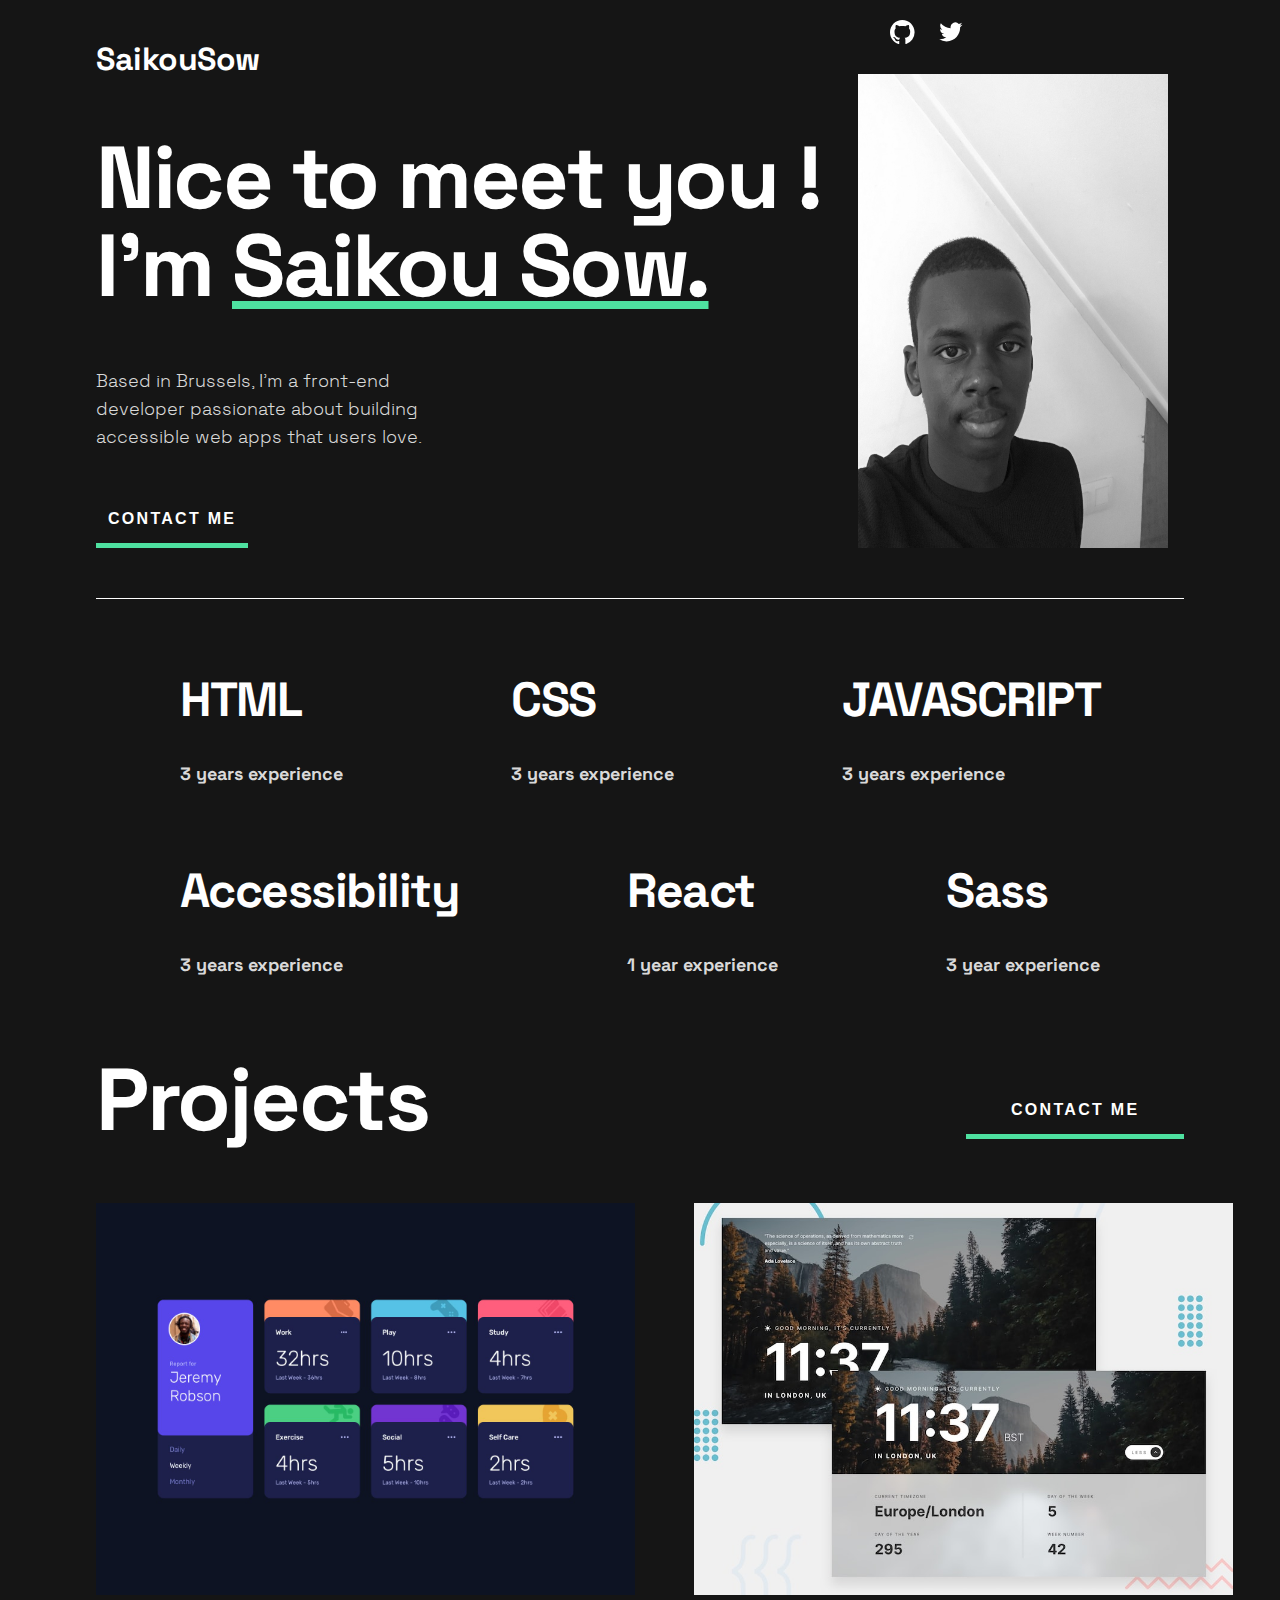
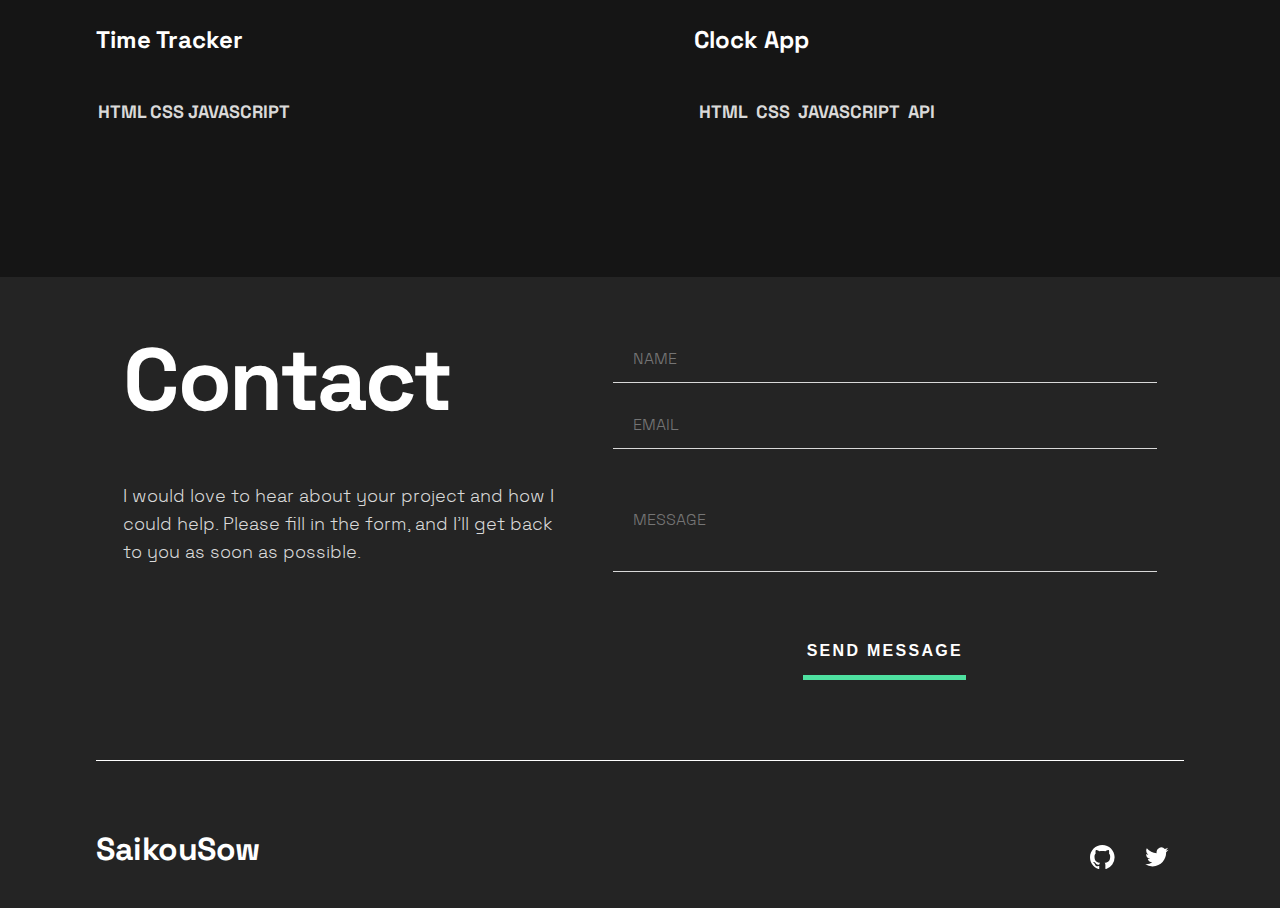
==== index.html @ 567f21fe "Full HTML and CSS no effetcs and no Responsive" ====
<!DOCTYPE html>
<html lang="en">
<head>
  <meta charset="UTF-8">
  <meta name="viewport" content="width=device-width, initial-scale=1.0">
  <link rel="stylesheet" href="./src/style.css">
  <link rel="icon" type="image/png" sizes="32x32" href="./assets/images/samo.png">
  
  <title>Saikou Sow</title>
</head>
<body>
  <div class="container">
    <div class="container-top">
      <div class="container-top-left">
        <h4>SaikouSow</h4>
        <h1>Nice to meet you !<br> I'm <span id="name">Saikou Sow.</span></h1>
        <p>Based in Brussels, I’m a front-end developer passionate about building accessible web apps that users love.</p>
        <div class="contactme">
        <button id="btncontact">CONTACT ME</button>
        <div class="underline-green">
        </div>
      </div>
      </div>
      <div class="container-top-right">
        <div class="medias">
          <a href="https://github.com/sow-coding" target="_blank"><svg id="github" xmlns="http://www.w3.org/2000/svg" width="25" height="24"><path fill="#FFF" fill-rule="evenodd" d="M12.304 0C5.506 0 0 5.506 0 12.304c0 5.444 3.522 10.042 8.413 11.672.615.108.845-.261.845-.584 0-.292-.015-1.261-.015-2.291-3.091.569-3.891-.754-4.137-1.446-.138-.354-.738-1.446-1.261-1.738-.43-.23-1.046-.8-.016-.815.97-.015 1.661.892 1.892 1.261 1.107 1.86 2.876 1.338 3.584 1.015.107-.8.43-1.338.784-1.646-2.738-.307-5.598-1.368-5.598-6.074 0-1.338.477-2.446 1.26-3.307-.122-.308-.553-1.569.124-3.26 0 0 1.03-.323 3.383 1.26.985-.276 2.03-.415 3.076-.415 1.046 0 2.092.139 3.076.416 2.353-1.6 3.384-1.261 3.384-1.261.676 1.691.246 2.952.123 3.26.784.861 1.26 1.953 1.26 3.307 0 4.721-2.875 5.767-5.613 6.074.446.385.83 1.123.83 2.277 0 1.645-.015 2.968-.015 3.383 0 .323.231.708.846.584a12.324 12.324 0 0 0 8.382-11.672C24.607 5.506 19.101 0 12.304 0Z"/></svg></a>
          <a href="https://twitter.com/sow4work" target="_blank"><svg id="twitter" xmlns="http://www.w3.org/2000/svg" width="24" height="20"><path fill="#FFF" d="M23.492 2.705a9.563 9.563 0 0 1-2.742.751 4.788 4.788 0 0 0 2.1-2.643 9.536 9.536 0 0 1-3.033 1.159 4.778 4.778 0 0 0-8.14 4.357 13.564 13.564 0 0 1-9.844-4.99 4.774 4.774 0 0 0-.646 2.4 4.778 4.778 0 0 0 2.124 3.977 4.765 4.765 0 0 1-2.163-.598v.061a4.778 4.778 0 0 0 3.832 4.684 4.812 4.812 0 0 1-2.158.082 4.78 4.78 0 0 0 4.462 3.316 9.584 9.584 0 0 1-5.932 2.045c-.38 0-.762-.022-1.14-.067a13.508 13.508 0 0 0 7.32 2.146c8.787 0 13.59-7.277 13.59-13.589 0-.205-.004-.412-.013-.617a9.71 9.71 0 0 0 2.381-2.471l.002-.003Z"/></svg></a>
          
        </div>
        <img src="./assets/images/PDP PRO 2 noir et blanc.jpg" alt="Photo de Saikou Sow" id="pdp">
      </div>

    </div>
    <div class="container-mid">
      <div class="row"></div>
      <div class="container-mid-top">
        <div class="1">
          <h1>HTML</h1>
          <p>3 years experience</p>
        </div>
        <div class="2">
          <h1>CSS</h1>
          <p>3 years experience</p>
        </div>
        <div class="3">
          <h1>JAVASCRIPT</h1>
          <p>3 years experience</p>
        </div>
      </div>
      <div class="container-mid-bottom">
        <div class="4">
          <h1>Accessibility</h1>
          <p>3 years experience</p>
        </div>
        <div class="5">
          <h1>React</h1>
          <p>1 year experience</p>
        </div>
        <div class="6">
          <h1>Sass</h1>
          <p>3 year experience</p>
        </div>
      </div>
    </div>

    <div class="projects">
      <div class="projects-top">
        <h1 id="projects-title">Projects</h1>
        <div class="contactme">
          <button id="btncontact">CONTACT ME</button>
          <div class="underline-green"></div>
      </div>  
      </div>
      <div class="projects-mid">
        <div class="projects-mid-top">
          <div class="un">
            <img src="./assets/images/desktop-design.jpg" alt="" id="img-un">
            <div class="un-bottom">
              <h3 id="un-title">Time Tracker</h3>
            <div class="stack-un">
              <p>HTML</p>
              <p>CSS</p>
              <p>JAVASCRIPT</p>
            </div>
          </div>
          </div>
          <div class="deux">
            <img src="./assets/images/preview-clcokapp.jpg" alt="" id="img-deux">
            <div class="deux-bottom">
              <h3 id="deux-title">Clock App</h3>
            <div class="stack-deux">
              <p>HTML</p>
              <p>CSS</p>
              <p>JAVASCRIPT</p>
              <p>API</p>
            </div>
          </div>
          </div>
        </div>
      </div>
    </div>
 
    <footer>
      <div class="footer-top">
        <div class="footer-top-left">
          <h1>Contact</h1>
          <p>I would love to hear about your project and how I could help. Please fill in the form, and I’ll get back to you as soon as possible.</p>
        </div>
        <div class="footer-top-right">
          <input type="text" placeholder="NAME" id="nameInput"/>
          <input type="email" placeholder="EMAIL" id="email"/>
          <input type="text" placeholder="MESSAGE" id="message">
          <div class="btnSend">
          <button id="sendMessage">SEND MESSAGE</button>
          <div class="underline-green-2"></div>
        </div>
        </div>
      </div>
      <div class="footer-bottom">
        <div class="row-2"></div>
        <div class="nav-bottom">
          <h4 id="name-2">SaikouSow</h4>
          <div class="medias-2">
            <a href="https://github.com/sow-coding" target="_blank"><svg id="github" xmlns="http://www.w3.org/2000/svg" width="25" height="24"><path fill="#FFF" fill-rule="evenodd" d="M12.304 0C5.506 0 0 5.506 0 12.304c0 5.444 3.522 10.042 8.413 11.672.615.108.845-.261.845-.584 0-.292-.015-1.261-.015-2.291-3.091.569-3.891-.754-4.137-1.446-.138-.354-.738-1.446-1.261-1.738-.43-.23-1.046-.8-.016-.815.97-.015 1.661.892 1.892 1.261 1.107 1.86 2.876 1.338 3.584 1.015.107-.8.43-1.338.784-1.646-2.738-.307-5.598-1.368-5.598-6.074 0-1.338.477-2.446 1.26-3.307-.122-.308-.553-1.569.124-3.26 0 0 1.03-.323 3.383 1.26.985-.276 2.03-.415 3.076-.415 1.046 0 2.092.139 3.076.416 2.353-1.6 3.384-1.261 3.384-1.261.676 1.691.246 2.952.123 3.26.784.861 1.26 1.953 1.26 3.307 0 4.721-2.875 5.767-5.613 6.074.446.385.83 1.123.83 2.277 0 1.645-.015 2.968-.015 3.383 0 .323.231.708.846.584a12.324 12.324 0 0 0 8.382-11.672C24.607 5.506 19.101 0 12.304 0Z"/></svg></a>
            <a href="https://twitter.com/sow4work" target="_blank"><svg id="twitter" xmlns="http://www.w3.org/2000/svg" width="24" height="20"><path fill="#FFF" d="M23.492 2.705a9.563 9.563 0 0 1-2.742.751 4.788 4.788 0 0 0 2.1-2.643 9.536 9.536 0 0 1-3.033 1.159 4.778 4.778 0 0 0-8.14 4.357 13.564 13.564 0 0 1-9.844-4.99 4.774 4.774 0 0 0-.646 2.4 4.778 4.778 0 0 0 2.124 3.977 4.765 4.765 0 0 1-2.163-.598v.061a4.778 4.778 0 0 0 3.832 4.684 4.812 4.812 0 0 1-2.158.082 4.78 4.78 0 0 0 4.462 3.316 9.584 9.584 0 0 1-5.932 2.045c-.38 0-.762-.022-1.14-.067a13.508 13.508 0 0 0 7.32 2.146c8.787 0 13.59-7.277 13.59-13.589 0-.205-.004-.412-.013-.617a9.71 9.71 0 0 0 2.381-2.471l.002-.003Z"/></svg></a>
            
          </div>
        </div>
      </div>
    </footer>


  </div>

  
  <script src="./src/app.js"></script>
</body>
</html>
---- src/style.css ----
/*fonts*/
@font-face {
  font-family: "spaceregular";
  src: url("../assets/fonts/font-regular/spacegrotesk-variablefont_wght-webfont.woff2") format("woff2"), url("../assets/fonts/font-regular/spacegrotesk-variablefont_wght-webfont.woff") format("woff");
  font-weight: normal;
  font-style: normal;
}
@font-face {
  font-family: "spacebold";
  src: url("../assets/fonts/spaceBold/SpaceGrotesk-Bold.woff2") format("woff2"), url("../assets/fonts/spaceBold/SpaceGrotesk-Bold.woff") format("woff");
  font-weight: bold;
  font-style: normal;
  font-display: swap;
}
body {
  background-color: #151515;
  display: flex;
  flex-direction: column;
  justify-content: center;
  align-items: center;
  font-family: "spacebold";
  margin: 0 0;
}

.container {
  width: 100%;
  display: flex;
  flex-direction: column;
  align-items: center;
  justify-content: center;
}

.container-top {
  display: flex;
  justify-content: space-between;
  width: 85%;
}

.container-top-left {
  width: 70%;
}
.container-top-left h4 {
  font-style: normal;
  font-weight: 700;
  font-size: 32px;
  line-height: 32px;
  letter-spacing: -0.444444px;
  color: #FFFFFF;
}
.container-top-left h1 {
  font-style: normal;
  font-weight: 700;
  font-size: 88px;
  line-height: 88px;
  letter-spacing: -2.5px;
  color: #FFFFFF;
}
.container-top-left p {
  font-style: normal;
  font-family: "spaceregular";
  font-weight: 500;
  font-size: 18px;
  line-height: 28px;
  width: 50%;
  color: #D9D9D9;
}

#btncontact {
  border: none;
  background-color: #151515;
  font-style: normal;
  font-weight: 700;
  font-size: 16px;
  line-height: 26px;
  margin-top: 35px;
  letter-spacing: 2.28571px;
  color: #FFFFFF;
}
#btncontact:hover {
  cursor: pointer;
}

.container-top-right {
  width: 30%;
  display: flex;
  flex-direction: column;
}

#pdp {
  /*CHANGER LES TAILLES EN %*/
  width: 95%;
  height: 100%;
  z-index: -2;
  margin-top: 25px;
}

.contactme {
  display: flex;
  flex-direction: column;
  align-items: center;
  width: 20%;
}

#name {
  -webkit-text-decoration: #4EE1A0 underline;
          text-decoration: #4EE1A0 underline;
}

.underline-green {
  background-color: #4EE1A0;
  margin-top: 10px;
  height: 5px;
  width: 100%;
}
.underline-green:hover {
  cursor: pointer;
}

.underline-green-2 {
  background-color: #4EE1A0;
  margin-top: 10px;
  height: 5px;
  width: 30%;
}
.underline-green-2:hover {
  cursor: pointer;
}

.medias {
  display: flex;
  flex-direction: row;
  justify-content: space-around;
  align-items: center;
  width: 30%;
  margin-top: 20px;
  margin-left: 20px;
}
.medias svg:hover {
  cursor: pointer;
}

.container-mid {
  margin-top: 50px;
  width: 85%;
}
.container-mid .row {
  width: 100%;
  height: 1px;
  background-color: #FFFFFF;
}
.container-mid .container-mid-top {
  display: flex;
  flex-direction: row;
  justify-content: space-around;
  margin-top: 40px;
}
.container-mid .container-mid-top h1 {
  font-style: normal;
  font-weight: 700;
  font-size: 48px;
  line-height: 56px;
  /* identical to box height, or 117% */
  letter-spacing: -1.5px;
  color: #FFFFFF;
}
.container-mid .container-mid-top p {
  font-style: normal;
  font-weight: 500;
  font-size: 18px;
  line-height: 28px;
  color: #D9D9D9;
}
.container-mid .container-mid-bottom {
  display: flex;
  flex-direction: row;
  justify-content: space-around;
  margin-top: 25px;
}
.container-mid .container-mid-bottom h1 {
  font-style: normal;
  font-weight: 700;
  font-size: 48px;
  line-height: 56px;
  /* identical to box height, or 117% */
  letter-spacing: -1.5px;
  color: #FFFFFF;
}
.container-mid .container-mid-bottom p {
  font-style: normal;
  font-weight: 500;
  font-size: 18px;
  line-height: 28px;
  color: #D9D9D9;
}

.projects {
  width: 85%;
  display: flex;
  flex-direction: column;
  align-items: center;
  justify-content: center;
}
.projects .projects-top {
  display: flex;
  justify-content: space-between;
  align-items: center;
  width: 100%;
}
.projects .projects-mid {
  display: flex;
  flex-direction: column;
  align-items: center;
  justify-content: center;
  width: 100%;
  margin-bottom: 130px;
}
.projects .projects-mid-top {
  display: flex;
  justify-content: space-between;
  width: 100%;
}
.projects .projects-mid-top .un {
  width: 45%;
}
.projects .projects-mid-top .un #img-un {
  width: 110%;
  height: 72%;
}
.projects .projects-mid-top .un #img-un:hover {
  cursor: pointer;
}
.projects .projects-mid-top .un .un-bottom {
  display: flex;
  flex-direction: column;
  align-items: start;
}
.projects .projects-mid-top .un .un-bottom #un-title {
  font-style: normal;
  font-weight: 700;
  font-size: 24px;
  line-height: 32px;
  color: #FFFFFF;
}
.projects .projects-mid-top .un .un-bottom .stack-un {
  display: flex;
  width: 40%;
  justify-content: space-around;
}
.projects .projects-mid-top .un .un-bottom .stack-un p {
  font-style: normal;
  font-weight: 500;
  font-size: 18px;
  line-height: 28px;
  color: #D9D9D9;
}
.projects .projects-mid-top .deux {
  width: 45%;
}
.projects .projects-mid-top .deux #img-deux {
  width: 110%;
  height: 72%;
}
.projects .projects-mid-top .deux #img-deux:hover {
  cursor: pointer;
}
.projects .projects-mid-top .deux .deux-bottom {
  display: flex;
  flex-direction: column;
  align-items: start;
}
.projects .projects-mid-top .deux .deux-bottom #deux-title {
  font-style: normal;
  font-weight: 700;
  font-size: 24px;
  line-height: 32px;
  color: #FFFFFF;
}
.projects .projects-mid-top .deux .deux-bottom .stack-deux {
  display: flex;
  width: 50%;
  justify-content: space-around;
}
.projects .projects-mid-top .deux .deux-bottom .stack-deux p {
  font-style: normal;
  font-weight: 500;
  font-size: 18px;
  line-height: 28px;
  color: #D9D9D9;
}
.projects .projects-mid-mid {
  display: flex;
  justify-content: space-between;
  width: 100%;
}
.projects .projects-mid-bottom {
  display: flex;
  justify-content: space-between;
  width: 100%;
}

#projects-title {
  font-style: normal;
  font-weight: 700;
  font-size: 88px;
  line-height: 88px;
  letter-spacing: -2.5px;
  color: #FFFFFF;
}

footer {
  background-color: #242424;
  width: 100%;
  display: flex;
  flex-direction: column;
  align-items: center;
}
footer .footer-top {
  display: flex;
  justify-content: space-around;
  width: 85%;
}
footer .footer-top h1 {
  font-style: normal;
  font-weight: 700;
  font-size: 88px;
  line-height: 88px;
  letter-spacing: -2.5px;
  color: #FFFFFF;
}
footer .footer-top p {
  font-style: normal;
  font-weight: 500;
  font-size: 18px;
  line-height: 28px;
  font-family: "spaceregular";
  color: #D9D9D9;
}
footer .footer-top .footer-top-left {
  width: 40%;
}
footer .footer-top .footer-top-right {
  width: 50%;
  display: flex;
  flex-direction: column;
  margin-top: 60px;
}
footer .footer-top .footer-top-right #nameInput {
  background-color: #242424;
  border: none;
  margin-bottom: 30px;
  height: 43px;
  margin-bottom: 20px;
  font-family: "spaceregular";
  color: white;
  font-size: 16px;
  padding-left: 20px;
  border-bottom: 1px solid #D9D9D9;
}
footer .footer-top .footer-top-right #email {
  background-color: #242424;
  border: none;
  margin-bottom: 30px;
  height: 43px;
  margin-bottom: 20px;
  font-family: "spaceregular";
  color: white;
  font-size: 16px;
  padding-left: 20px;
  border-bottom: 1px solid #D9D9D9;
}
footer .footer-top .footer-top-right #message {
  height: 100px;
  background-color: #242424;
  border: none;
  margin-bottom: 30px;
  font-family: "spaceregular";
  color: white;
  font-size: 16px;
  padding-left: 20px;
  border-bottom: 1px solid #D9D9D9;
}
footer .footer-top .footer-top-right .btnSend {
  display: flex;
  justify-content: center;
  align-items: center;
  flex-direction: column;
}
footer .footer-top .footer-top-right #sendMessage {
  border: none;
  background-color: #242424;
  font-style: normal;
  color: white;
  font-weight: 700;
  font-size: 16px;
  line-height: 26px;
  margin-top: 35px;
  letter-spacing: 2.28571px;
}
footer .footer-top .footer-top-right #sendMessage:hover {
  cursor: pointer;
}

.footer-bottom {
  width: 85%;
  margin-top: 80px;
}
.footer-bottom .row-2 {
  width: 100%;
  height: 1px;
  background-color: #FFFFFF;
  margin-bottom: 30px;
}
.footer-bottom .nav-bottom {
  display: flex;
  flex-direction: row;
  justify-content: space-between;
  align-items: center;
}
.footer-bottom .nav-bottom #name-2 {
  font-style: normal;
  font-weight: 700;
  font-size: 32px;
  line-height: 32px;
  letter-spacing: -0.444444px;
  color: #FFFFFF;
}
.footer-bottom .nav-bottom .medias-2 {
  display: flex;
  flex-direction: row;
  justify-content: space-around;
  align-items: center;
  width: 10%;
  margin-top: 20px;
  margin-left: 20px;
}
.footer-bottom .nav-bottom .medias-2 svg:hover {
  cursor: pointer;
}/*# sourceMappingURL=style.css.map */
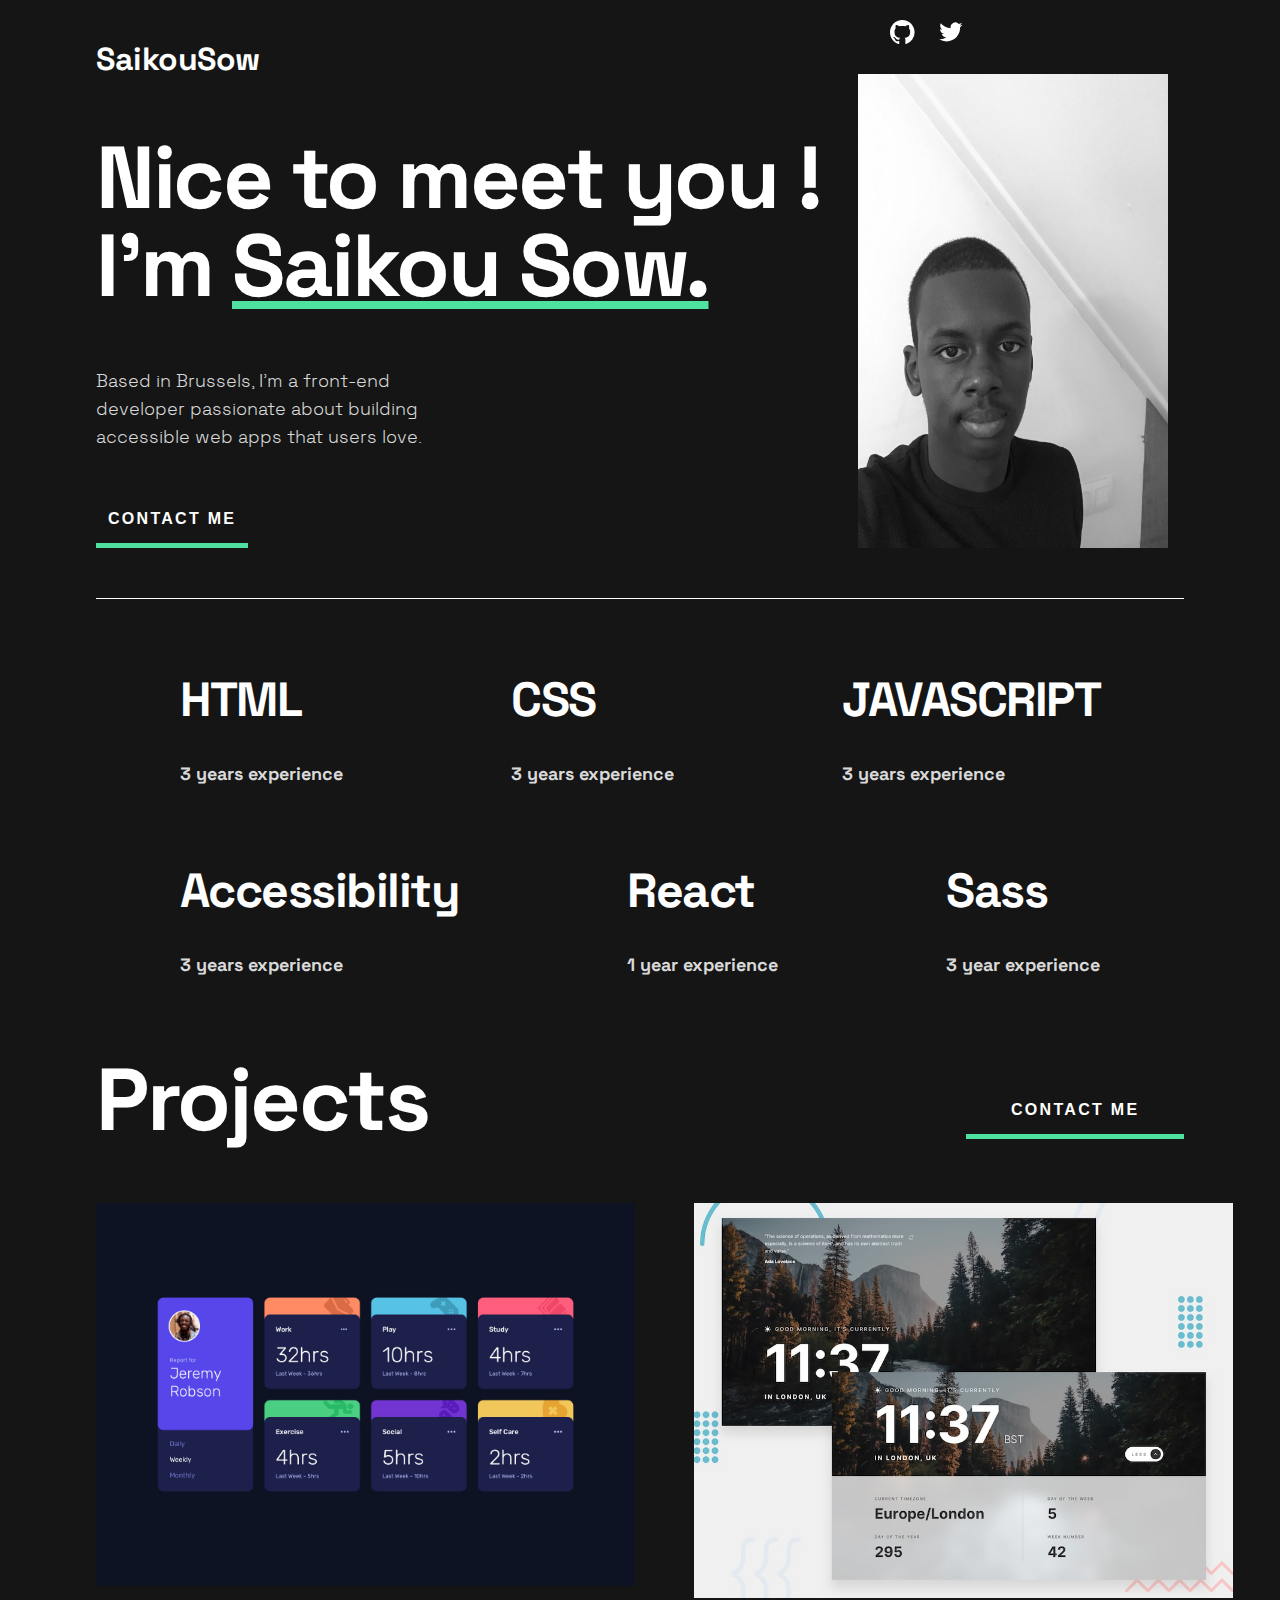
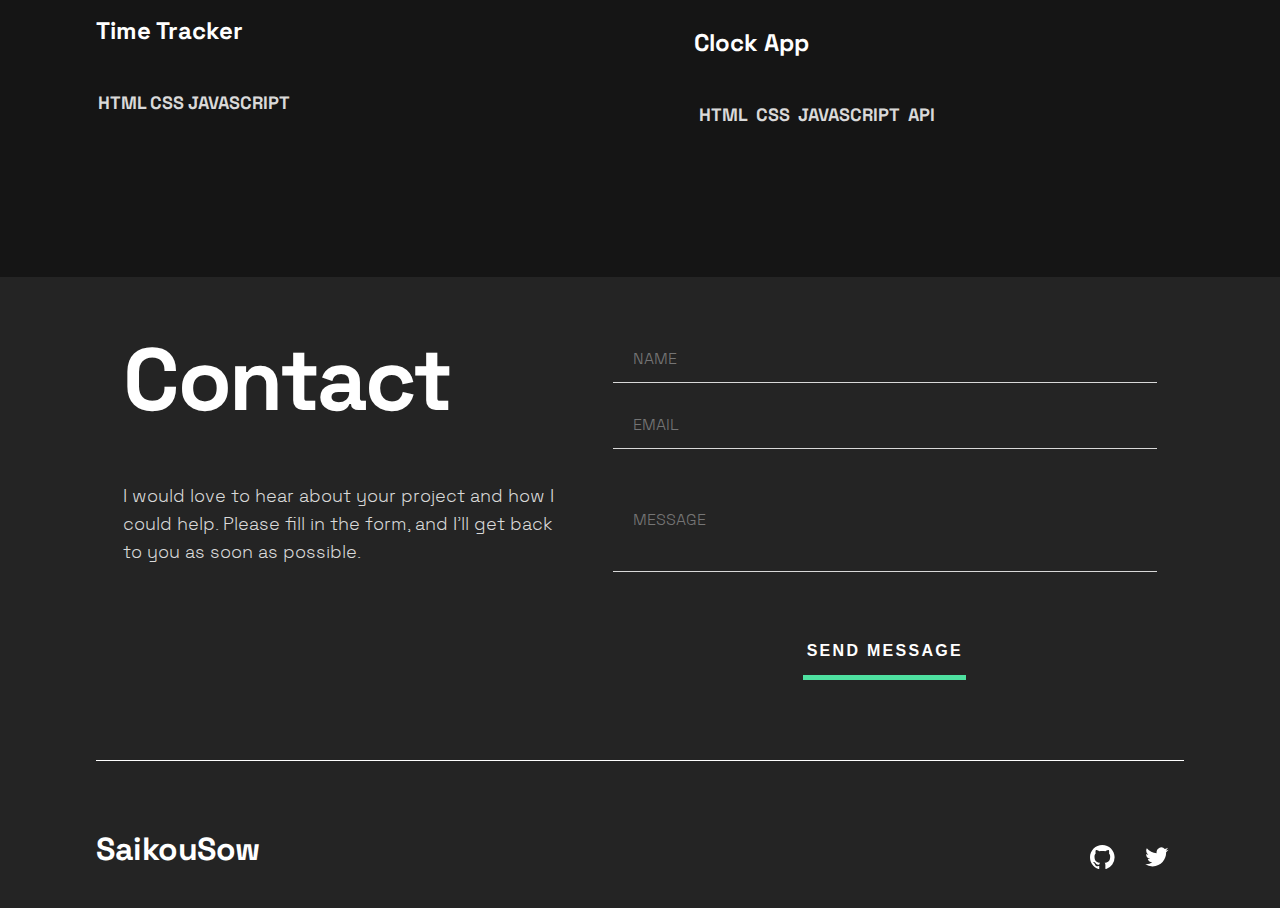
==== commit 20cd5d3f: "95% of the page without responsive" ====
--- a/index.html
+++ b/index.html
@@ -74,7 +74,16 @@
       <div class="projects-mid">
         <div class="projects-mid-top">
           <div class="un">
+            <div class="overeffect1">
             <img src="./assets/images/desktop-design.jpg" alt="" id="img-un">
+            
+            
+            <div class="btnsEffect1">
+            <button><a href="https://time-tracking-sow-coding.netlify.app/" target="_blank">VIEUW PROJECT</a></button>
+            <button><a href="https://github.com/sow-coding/Time-tacking" target="_blank">VIEUW CODE</a></button>
+          </div>
+        </div>
+          
             <div class="un-bottom">
               <h3 id="un-title">Time Tracker</h3>
             <div class="stack-un">
@@ -85,7 +94,15 @@
           </div>
           </div>
           <div class="deux">
+            <div class="overeffect2">
             <img src="./assets/images/preview-clcokapp.jpg" alt="" id="img-deux">
+
+            <div class="btnsEffect2">
+              <button><a href="https://clock-app-sow-coding.netlify.app/" target="_blank">VIEUW PROJECT</a></button>
+              <button><a href="https://github.com/sow-coding/Clock-app" target="_blank">VIEUW CODE</a></button>
+            </div>
+          </div>
+
             <div class="deux-bottom">
               <h3 id="deux-title">Clock App</h3>
             <div class="stack-deux">
--- a/src/style.css
+++ b/src/style.css
@@ -78,6 +78,7 @@
 }
 #btncontact:hover {
   cursor: pointer;
+  color: #4EE1A0;
 }
 
 .container-top-right {
@@ -135,6 +136,9 @@
   margin-top: 20px;
   margin-left: 20px;
 }
+.medias svg path:hover {
+  fill: #4EE1A0;
+}
 .medias svg:hover {
   cursor: pointer;
 }
@@ -225,6 +229,7 @@
 .projects .projects-mid-top .un #img-un {
   width: 110%;
   height: 72%;
+  z-index: -1;
 }
 .projects .projects-mid-top .un #img-un:hover {
   cursor: pointer;
@@ -259,6 +264,7 @@
 .projects .projects-mid-top .deux #img-deux {
   width: 110%;
   height: 72%;
+  z-index: -1;
 }
 .projects .projects-mid-top .deux #img-deux:hover {
   cursor: pointer;
@@ -398,6 +404,7 @@
 }
 footer .footer-top .footer-top-right #sendMessage:hover {
   cursor: pointer;
+  color: #4EE1A0;
 }
 
 .footer-bottom {
@@ -433,6 +440,75 @@
   margin-top: 20px;
   margin-left: 20px;
 }
+.footer-bottom .nav-bottom .medias-2 svg path:hover {
+  fill: #4EE1A0;
+}
 .footer-bottom .nav-bottom .medias-2 svg:hover {
   cursor: pointer;
+}
+
+/*CLASS FOR JS EFFECTS*/
+.over {
+  background: #000000;
+  mix-blend-mode: normal;
+  opacity: 0.7;
+}
+
+.btnsEffect1 {
+  display: none;
+  position: relative;
+  bottom: 270px;
+  z-index: 2;
+}
+.btnsEffect1 button {
+  background-color: #000000;
+  border: none;
+  border-bottom: 2px solid #4EE1A0;
+  font-style: normal;
+  font-weight: 700;
+  font-size: 16px;
+  line-height: 26px;
+  letter-spacing: 2.28571px;
+  margin-bottom: 15px;
+  color: #FFFFFF;
+}
+.btnsEffect1 button a {
+  text-decoration: none;
+  color: #FFFFFF;
+}
+.btnsEffect1 button a:hover {
+  color: #4EE1A0;
+}
+
+.btnsEffect2 {
+  display: none;
+  position: relative;
+  bottom: 270px;
+  z-index: 2;
+}
+.btnsEffect2 button {
+  background-color: #000000;
+  border: none;
+  border-bottom: 2px solid #4EE1A0;
+  font-style: normal;
+  font-weight: 700;
+  font-size: 16px;
+  line-height: 26px;
+  letter-spacing: 2.28571px;
+  margin-bottom: 15px;
+  color: #FFFFFF;
+}
+.btnsEffect2 button a {
+  text-decoration: none;
+  color: #FFFFFF;
+}
+.btnsEffect2 button a:hover {
+  color: #4EE1A0;
+}
+
+.btnsDisplayOn {
+  display: flex;
+  flex-direction: column;
+  align-items: center;
+  justify-content: center;
 }/*# sourceMappingURL=style.css.map */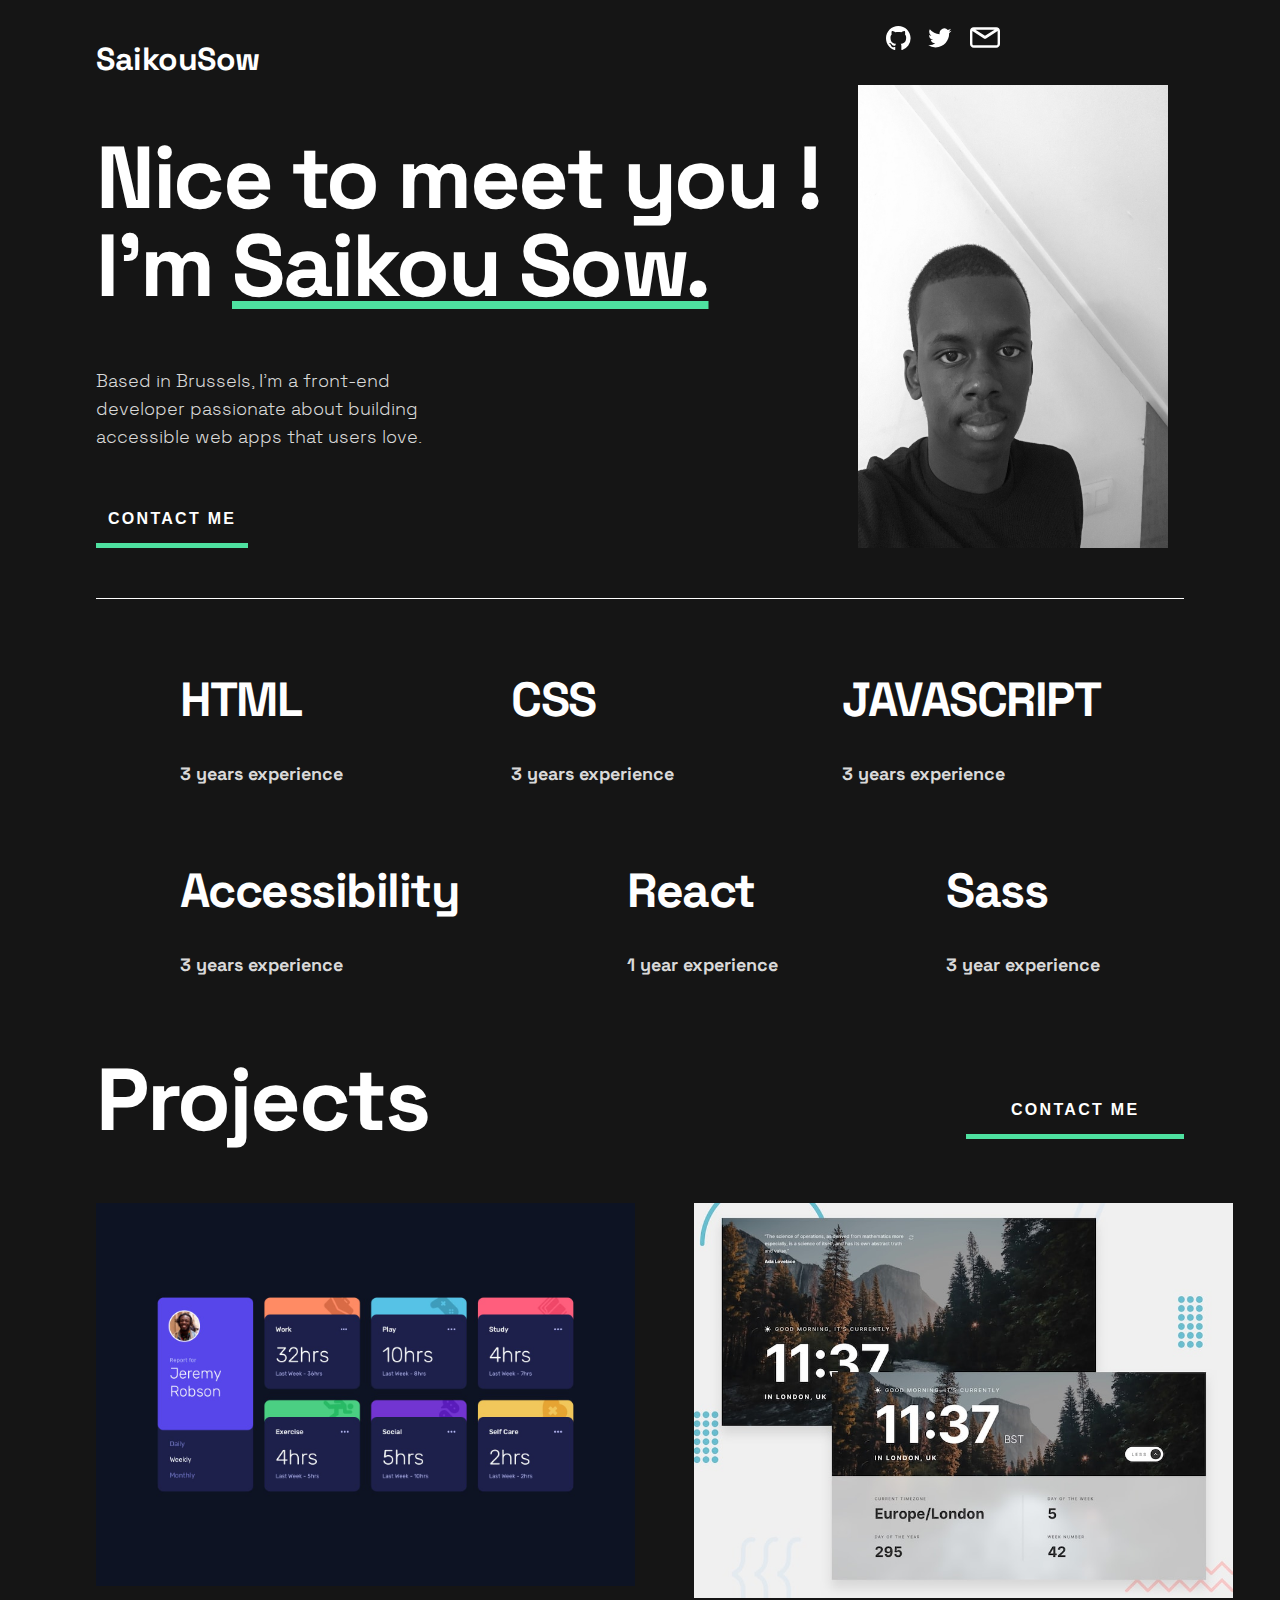
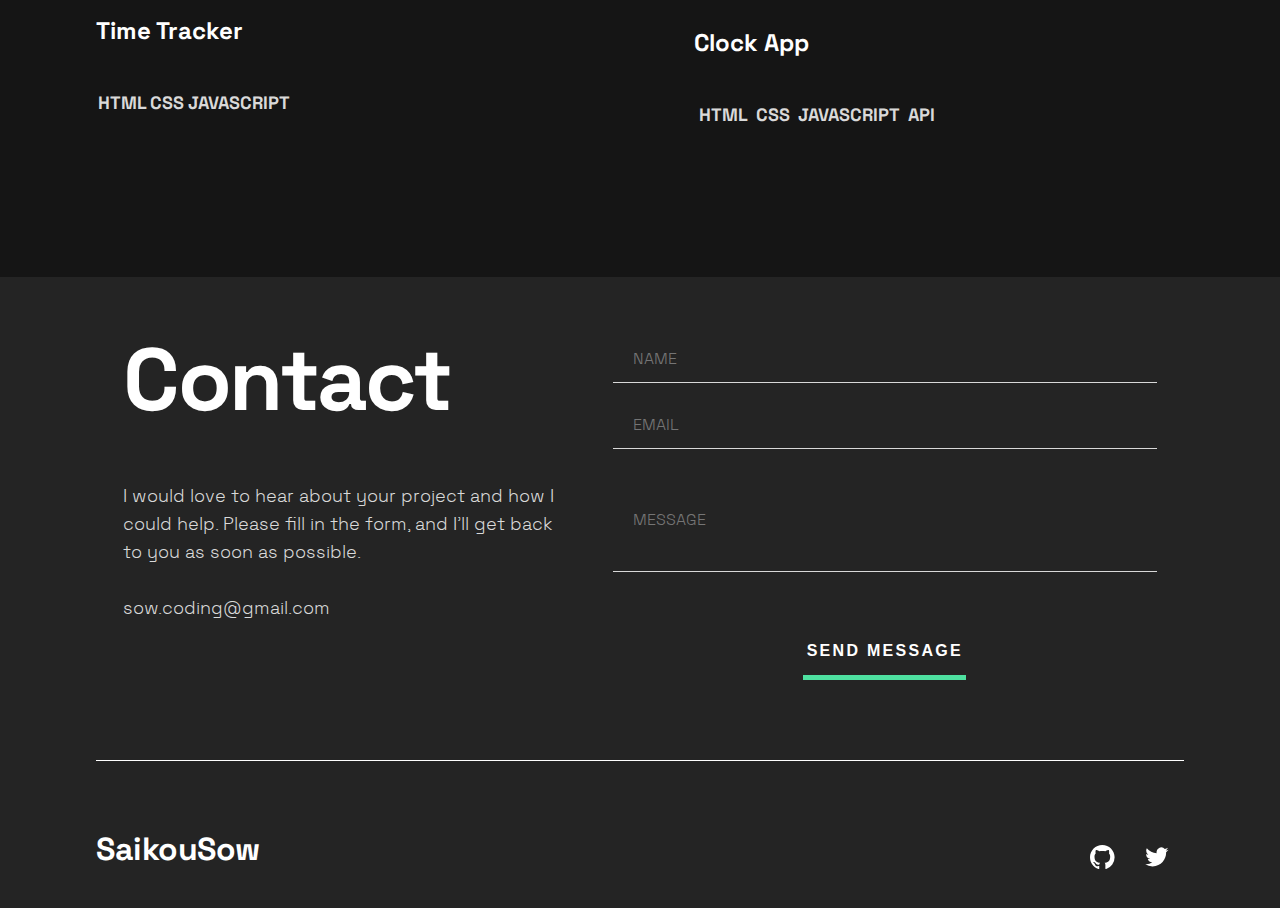
==== commit 30a76bf6: "Full app v2 without Responsive" ====
--- a/index.html
+++ b/index.html
@@ -16,7 +16,7 @@
         <h1>Nice to meet you !<br> I'm <span id="name">Saikou Sow.</span></h1>
         <p>Based in Brussels, I’m a front-end developer passionate about building accessible web apps that users love.</p>
         <div class="contactme">
-        <button id="btncontact">CONTACT ME</button>
+        <a href="#contactFooter"><button id="btncontact">CONTACT ME</button></a>
         <div class="underline-green">
         </div>
       </div>
@@ -25,6 +25,19 @@
         <div class="medias">
           <a href="https://github.com/sow-coding" target="_blank"><svg id="github" xmlns="http://www.w3.org/2000/svg" width="25" height="24"><path fill="#FFF" fill-rule="evenodd" d="M12.304 0C5.506 0 0 5.506 0 12.304c0 5.444 3.522 10.042 8.413 11.672.615.108.845-.261.845-.584 0-.292-.015-1.261-.015-2.291-3.091.569-3.891-.754-4.137-1.446-.138-.354-.738-1.446-1.261-1.738-.43-.23-1.046-.8-.016-.815.97-.015 1.661.892 1.892 1.261 1.107 1.86 2.876 1.338 3.584 1.015.107-.8.43-1.338.784-1.646-2.738-.307-5.598-1.368-5.598-6.074 0-1.338.477-2.446 1.26-3.307-.122-.308-.553-1.569.124-3.26 0 0 1.03-.323 3.383 1.26.985-.276 2.03-.415 3.076-.415 1.046 0 2.092.139 3.076.416 2.353-1.6 3.384-1.261 3.384-1.261.676 1.691.246 2.952.123 3.26.784.861 1.26 1.953 1.26 3.307 0 4.721-2.875 5.767-5.613 6.074.446.385.83 1.123.83 2.277 0 1.645-.015 2.968-.015 3.383 0 .323.231.708.846.584a12.324 12.324 0 0 0 8.382-11.672C24.607 5.506 19.101 0 12.304 0Z"/></svg></a>
           <a href="https://twitter.com/sow4work" target="_blank"><svg id="twitter" xmlns="http://www.w3.org/2000/svg" width="24" height="20"><path fill="#FFF" d="M23.492 2.705a9.563 9.563 0 0 1-2.742.751 4.788 4.788 0 0 0 2.1-2.643 9.536 9.536 0 0 1-3.033 1.159 4.778 4.778 0 0 0-8.14 4.357 13.564 13.564 0 0 1-9.844-4.99 4.774 4.774 0 0 0-.646 2.4 4.778 4.778 0 0 0 2.124 3.977 4.765 4.765 0 0 1-2.163-.598v.061a4.778 4.778 0 0 0 3.832 4.684 4.812 4.812 0 0 1-2.158.082 4.78 4.78 0 0 0 4.462 3.316 9.584 9.584 0 0 1-5.932 2.045c-.38 0-.762-.022-1.14-.067a13.508 13.508 0 0 0 7.32 2.146c8.787 0 13.59-7.277 13.59-13.589 0-.205-.004-.412-.013-.617a9.71 9.71 0 0 0 2.381-2.471l.002-.003Z"/></svg></a>
+          
+          <a href="#contactFooter"><svg  fill="#FFF" height="35px" width="30px" version="1.1" id="Capa_1" xmlns="http://www.w3.org/2000/svg" xmlns:xlink="http://www.w3.org/1999/xlink" 
+          viewBox="0 0 75.294 75.294" xml:space="preserve">
+       <g>
+         <path id="iconMail" d="M66.097,12.089h-56.9C4.126,12.089,0,16.215,0,21.286v32.722c0,5.071,4.126,9.197,9.197,9.197h56.9
+           c5.071,0,9.197-4.126,9.197-9.197V21.287C75.295,16.215,71.169,12.089,66.097,12.089z M61.603,18.089L37.647,33.523L13.691,18.089
+           H61.603z M66.097,57.206h-56.9C7.434,57.206,6,55.771,6,54.009V21.457l29.796,19.16c0.04,0.025,0.083,0.042,0.124,0.065
+           c0.043,0.024,0.087,0.047,0.131,0.069c0.231,0.119,0.469,0.215,0.712,0.278c0.025,0.007,0.05,0.01,0.075,0.016
+           c0.267,0.063,0.537,0.102,0.807,0.102c0.001,0,0.002,0,0.002,0c0.002,0,0.003,0,0.004,0c0.27,0,0.54-0.038,0.807-0.102
+           c0.025-0.006,0.05-0.009,0.075-0.016c0.243-0.063,0.48-0.159,0.712-0.278c0.044-0.022,0.088-0.045,0.131-0.069
+           c0.041-0.023,0.084-0.04,0.124-0.065l29.796-19.16v32.551C69.295,55.771,67.86,57.206,66.097,57.206z"/>
+       </g>
+       </svg></a>          
           
         </div>
         <img src="./assets/images/PDP PRO 2 noir et blanc.jpg" alt="Photo de Saikou Sow" id="pdp">
@@ -67,7 +80,7 @@
       <div class="projects-top">
         <h1 id="projects-title">Projects</h1>
         <div class="contactme">
-          <button id="btncontact">CONTACT ME</button>
+          <a href="#contactFooter"><button id="btncontact">CONTACT ME</button></a>
           <div class="underline-green"></div>
       </div>  
       </div>
@@ -120,18 +133,21 @@
     <footer>
       <div class="footer-top">
         <div class="footer-top-left">
-          <h1>Contact</h1>
-          <p>I would love to hear about your project and how I could help. Please fill in the form, and I’ll get back to you as soon as possible.</p>
+          <h1 id="contactFooter">Contact</h1>
+          <p>I would love to hear about your project and how I could help. Please fill in the form, and I’ll get back to you as soon as possible. <br><br> sow.coding@gmail.com</p>
         </div>
-        <div class="footer-top-right">
-          <input type="text" placeholder="NAME" id="nameInput"/>
-          <input type="email" placeholder="EMAIL" id="email"/>
-          <input type="text" placeholder="MESSAGE" id="message">
+
+        <form class="footer-top-right" method="post" data-netlify="true" name="contact" action="./src/formSucces.html" novalidate>
+          <input type="text" placeholder="NAME" id="nameInput" name="name"/>
+          <input type="email" placeholder="EMAIL" class="email" name="email"/>
+          <p class="errorMessageEmail">Sorry invalid format here</p>
+          <input type="text" placeholder="MESSAGE" id="message" name="message"/>
           <div class="btnSend">
-          <button id="sendMessage">SEND MESSAGE</button>
+          <button id="sendMessage" type="submit">SEND MESSAGE</button>
           <div class="underline-green-2"></div>
         </div>
-        </div>
+      </form>
+
       </div>
       <div class="footer-bottom">
         <div class="row-2"></div>
--- a/src/style.css
+++ b/src/style.css
@@ -20,6 +20,9 @@
   align-items: center;
   font-family: "spacebold";
   margin: 0 0;
+}
+body input:focus {
+  outline: none;
 }
 
 .container {
@@ -132,7 +135,7 @@
   flex-direction: row;
   justify-content: space-around;
   align-items: center;
-  width: 30%;
+  width: 40%;
   margin-top: 20px;
   margin-left: 20px;
 }
@@ -362,7 +365,7 @@
   padding-left: 20px;
   border-bottom: 1px solid #D9D9D9;
 }
-footer .footer-top .footer-top-right #email {
+footer .footer-top .footer-top-right .email {
   background-color: #242424;
   border: none;
   margin-bottom: 30px;
@@ -511,4 +514,44 @@
   flex-direction: column;
   align-items: center;
   justify-content: center;
+}
+
+.errorEmail {
+  background-color: #242424;
+  border: none;
+  margin-bottom: 30px;
+  border-bottom: 1px solid #FF6F5B;
+  height: 43px;
+  margin-bottom: 20px;
+  font-family: "spaceregular";
+  color: white;
+  font-size: 16px;
+  padding-left: 20px;
+}
+
+.errorMessageEmail {
+  font-style: normal;
+  font-weight: 500;
+  font-size: 12px;
+  line-height: 16px;
+  margin: 0 0;
+  letter-spacing: -0.166667px;
+  display: none;
+  color: #FF6F5B;
+}
+
+.succes {
+  width: 100%;
+  height: 100vh;
+  display: flex;
+  flex-direction: column;
+  align-items: center;
+  justify-content: center;
+}
+.succes h1 {
+  font-weight: 700;
+  font-size: 88px;
+  line-height: 88px;
+  letter-spacing: -2.5px;
+  color: #FFFFFF;
 }/*# sourceMappingURL=style.css.map */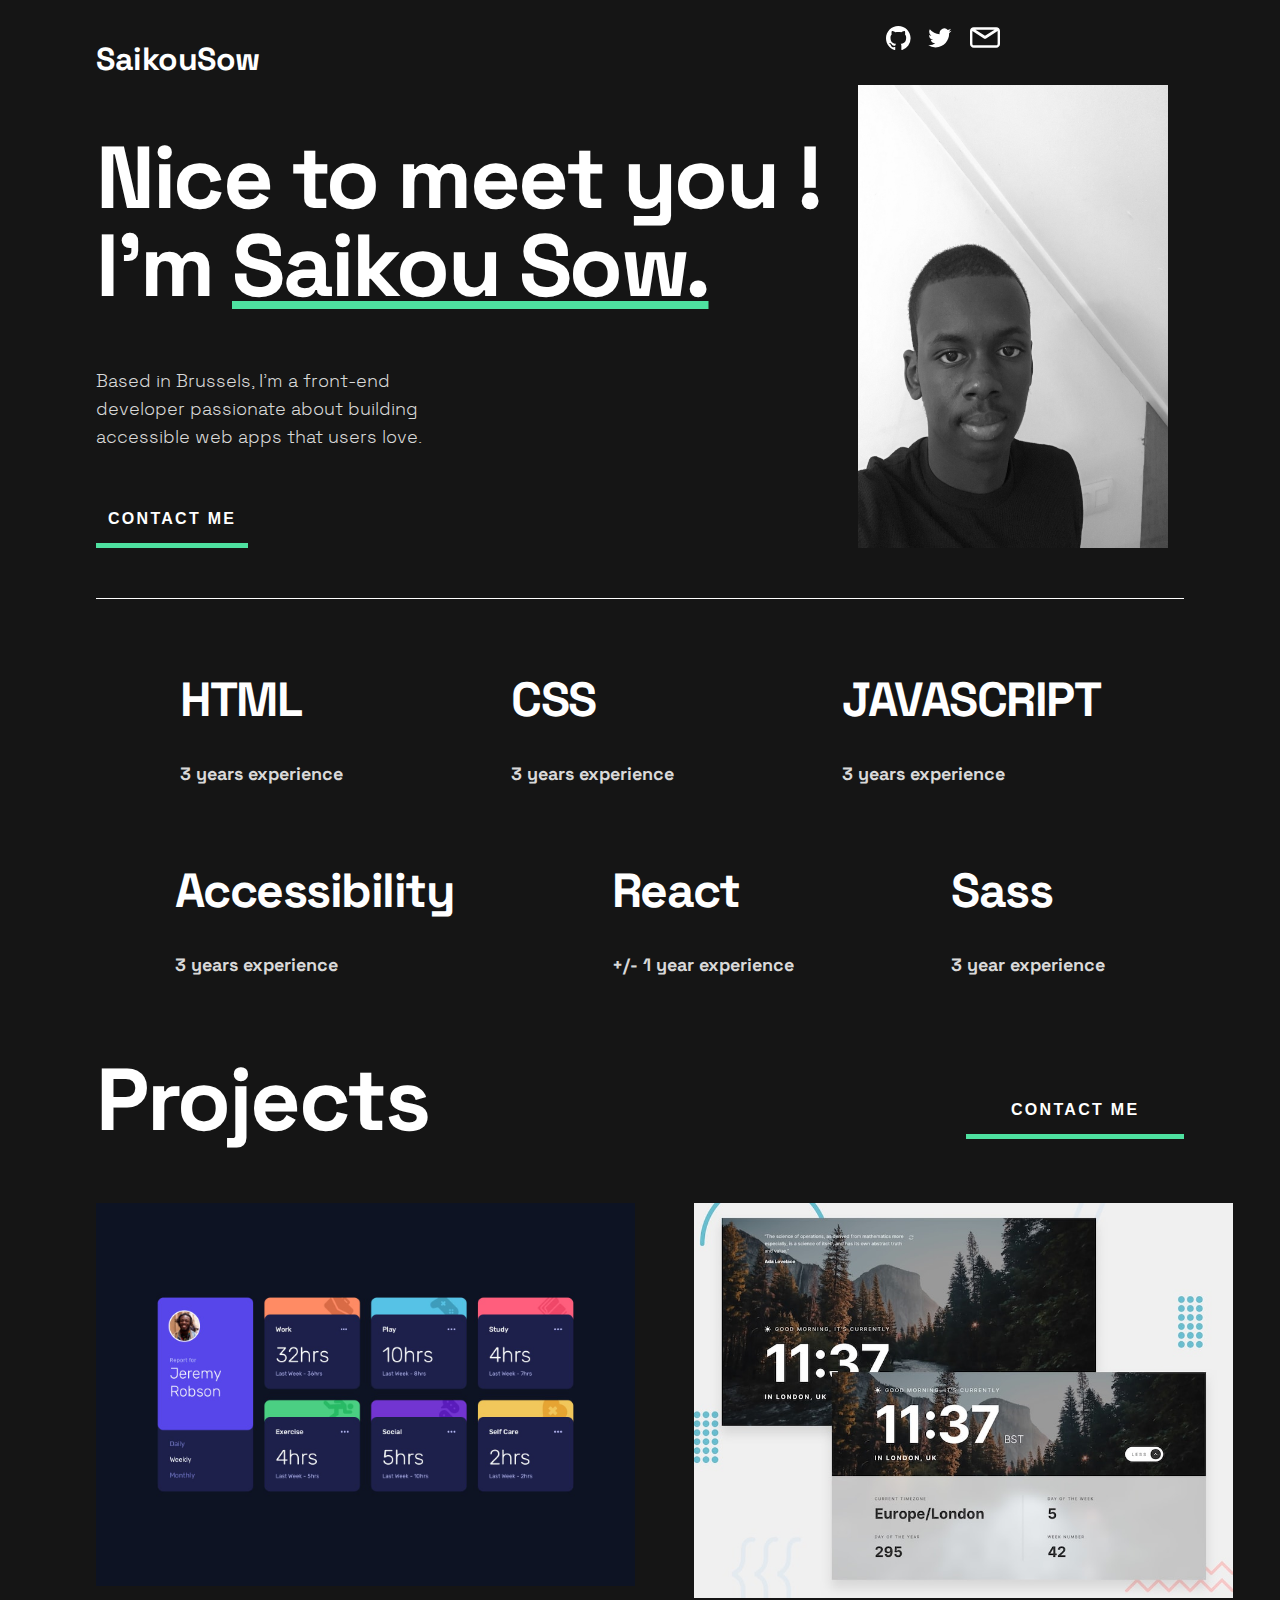
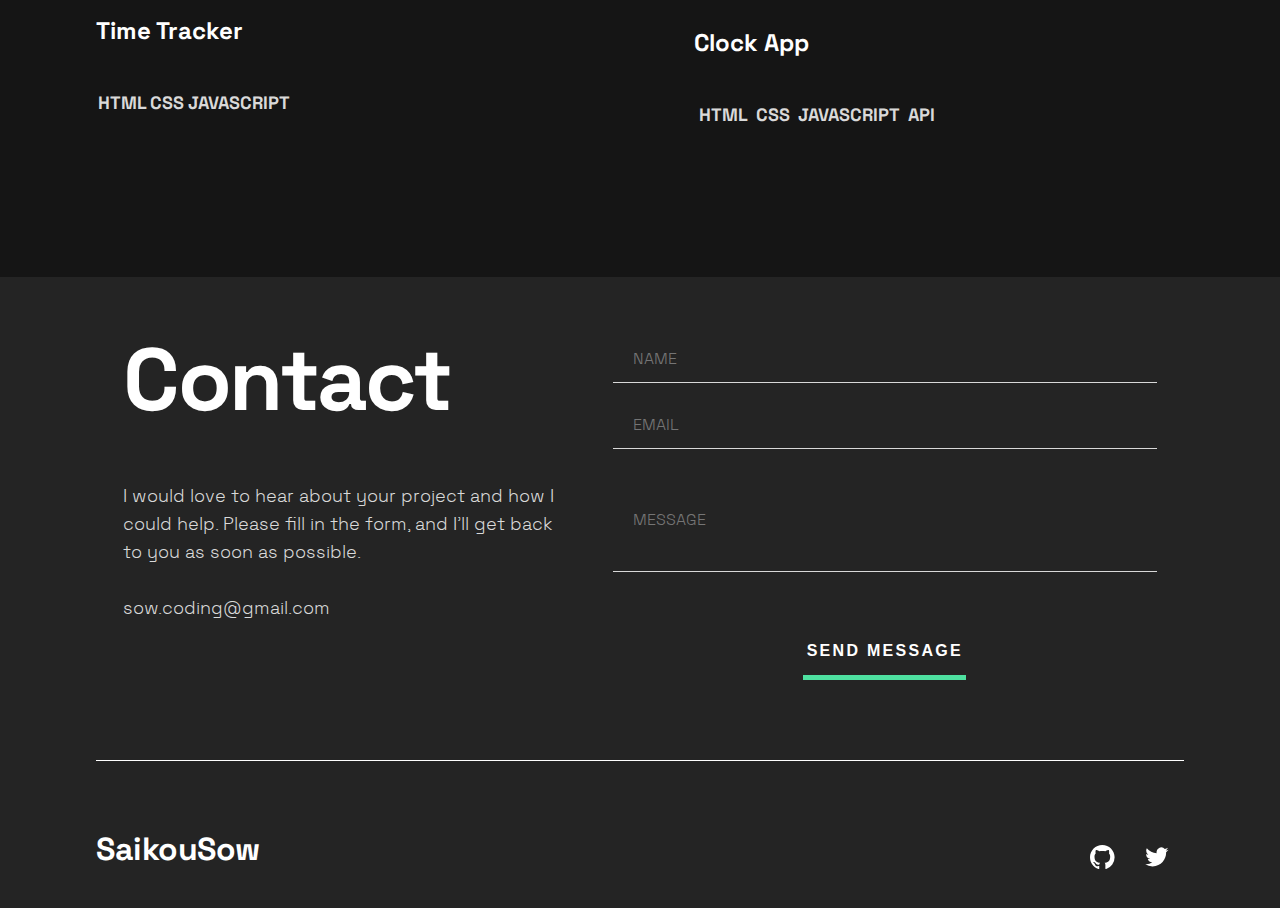
==== commit a191adc0: "Full app v3 non-responsive" ====
--- a/index.html
+++ b/index.html
@@ -11,6 +11,7 @@
 <body>
   <div class="container">
     <div class="container-top">
+      
       <div class="container-top-left">
         <h4>SaikouSow</h4>
         <h1>Nice to meet you !<br> I'm <span id="name">Saikou Sow.</span></h1>
@@ -21,6 +22,7 @@
         </div>
       </div>
       </div>
+
       <div class="container-top-right">
         <div class="medias">
           <a href="https://github.com/sow-coding" target="_blank"><svg id="github" xmlns="http://www.w3.org/2000/svg" width="25" height="24"><path fill="#FFF" fill-rule="evenodd" d="M12.304 0C5.506 0 0 5.506 0 12.304c0 5.444 3.522 10.042 8.413 11.672.615.108.845-.261.845-.584 0-.292-.015-1.261-.015-2.291-3.091.569-3.891-.754-4.137-1.446-.138-.354-.738-1.446-1.261-1.738-.43-.23-1.046-.8-.016-.815.97-.015 1.661.892 1.892 1.261 1.107 1.86 2.876 1.338 3.584 1.015.107-.8.43-1.338.784-1.646-2.738-.307-5.598-1.368-5.598-6.074 0-1.338.477-2.446 1.26-3.307-.122-.308-.553-1.569.124-3.26 0 0 1.03-.323 3.383 1.26.985-.276 2.03-.415 3.076-.415 1.046 0 2.092.139 3.076.416 2.353-1.6 3.384-1.261 3.384-1.261.676 1.691.246 2.952.123 3.26.784.861 1.26 1.953 1.26 3.307 0 4.721-2.875 5.767-5.613 6.074.446.385.83 1.123.83 2.277 0 1.645-.015 2.968-.015 3.383 0 .323.231.708.846.584a12.324 12.324 0 0 0 8.382-11.672C24.607 5.506 19.101 0 12.304 0Z"/></svg></a>
@@ -67,7 +69,7 @@
         </div>
         <div class="5">
           <h1>React</h1>
-          <p>1 year experience</p>
+          <p>+/- 1 year experience</p>
         </div>
         <div class="6">
           <h1>Sass</h1>
--- a/src/style.css
+++ b/src/style.css
@@ -554,4 +554,6 @@
   line-height: 88px;
   letter-spacing: -2.5px;
   color: #FFFFFF;
-}/*# sourceMappingURL=style.css.map */+}
+
+/*RESPONSIVE*//*# sourceMappingURL=style.css.map */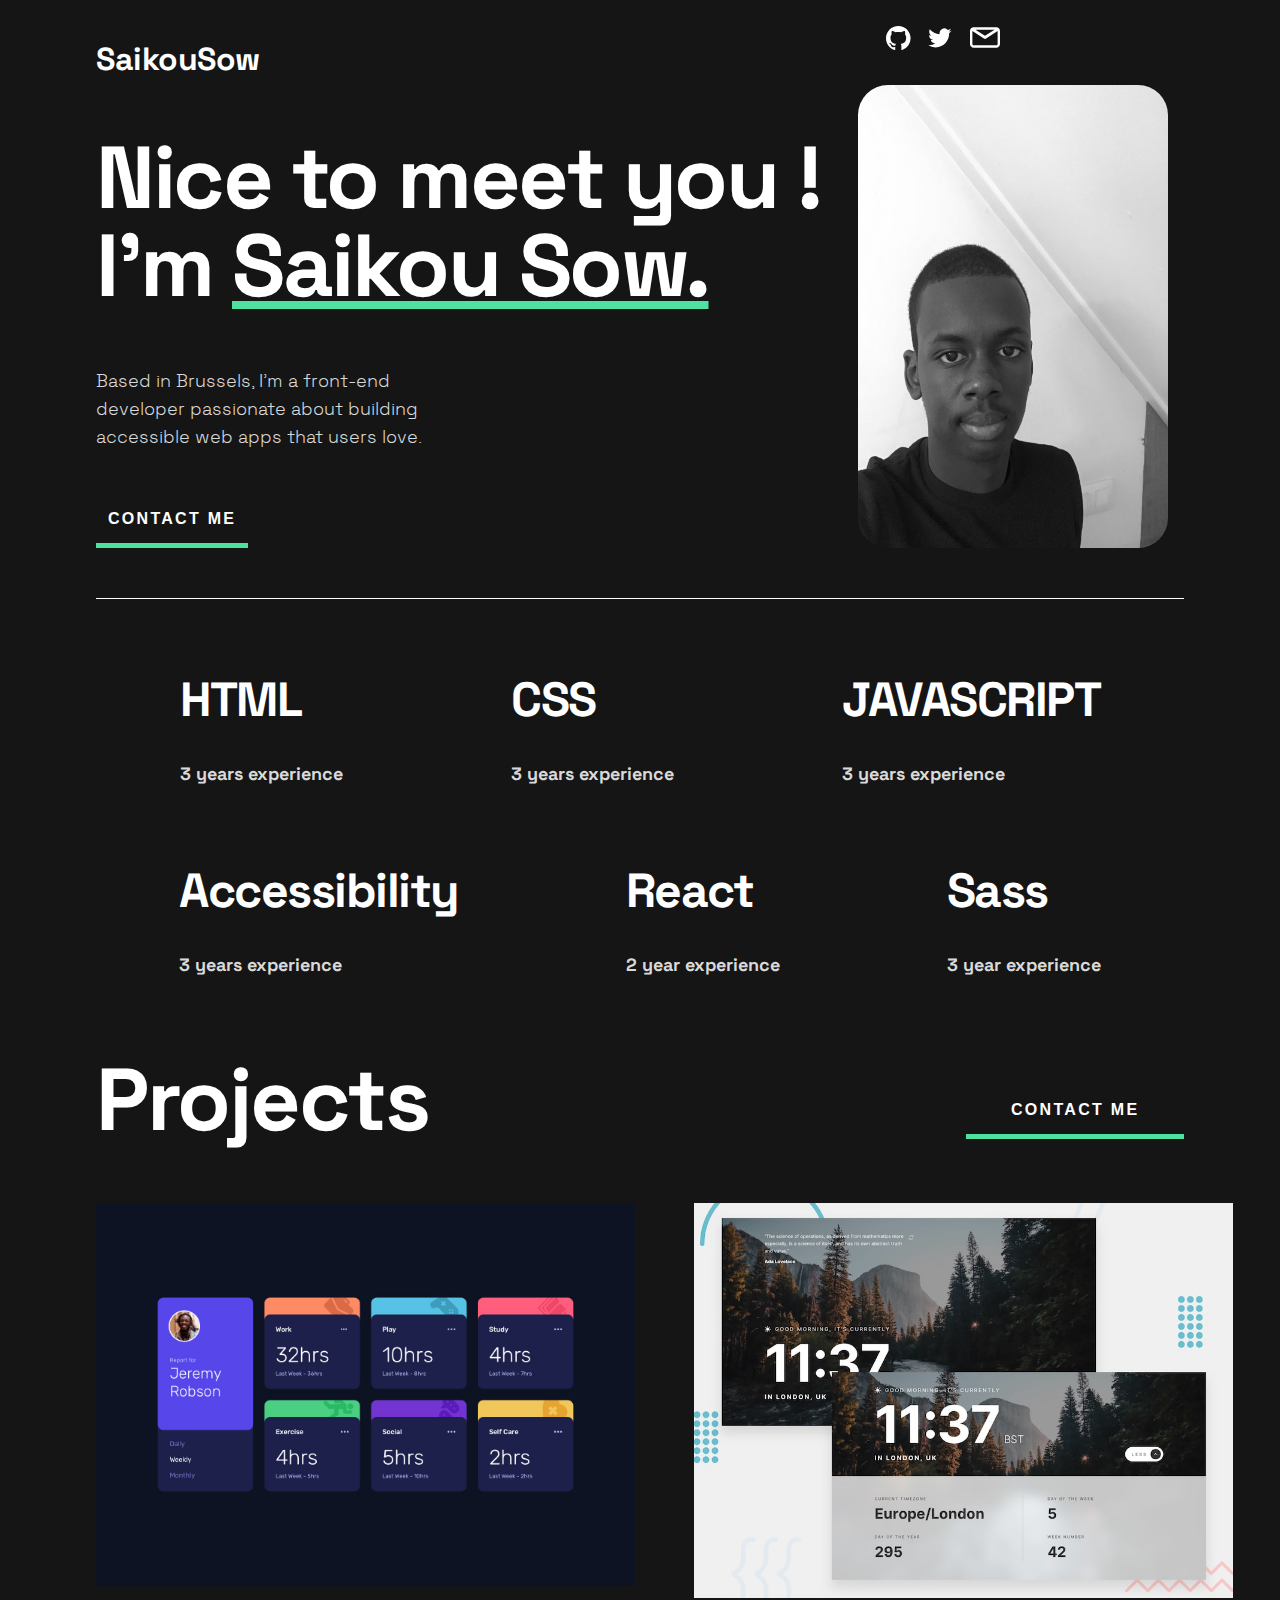
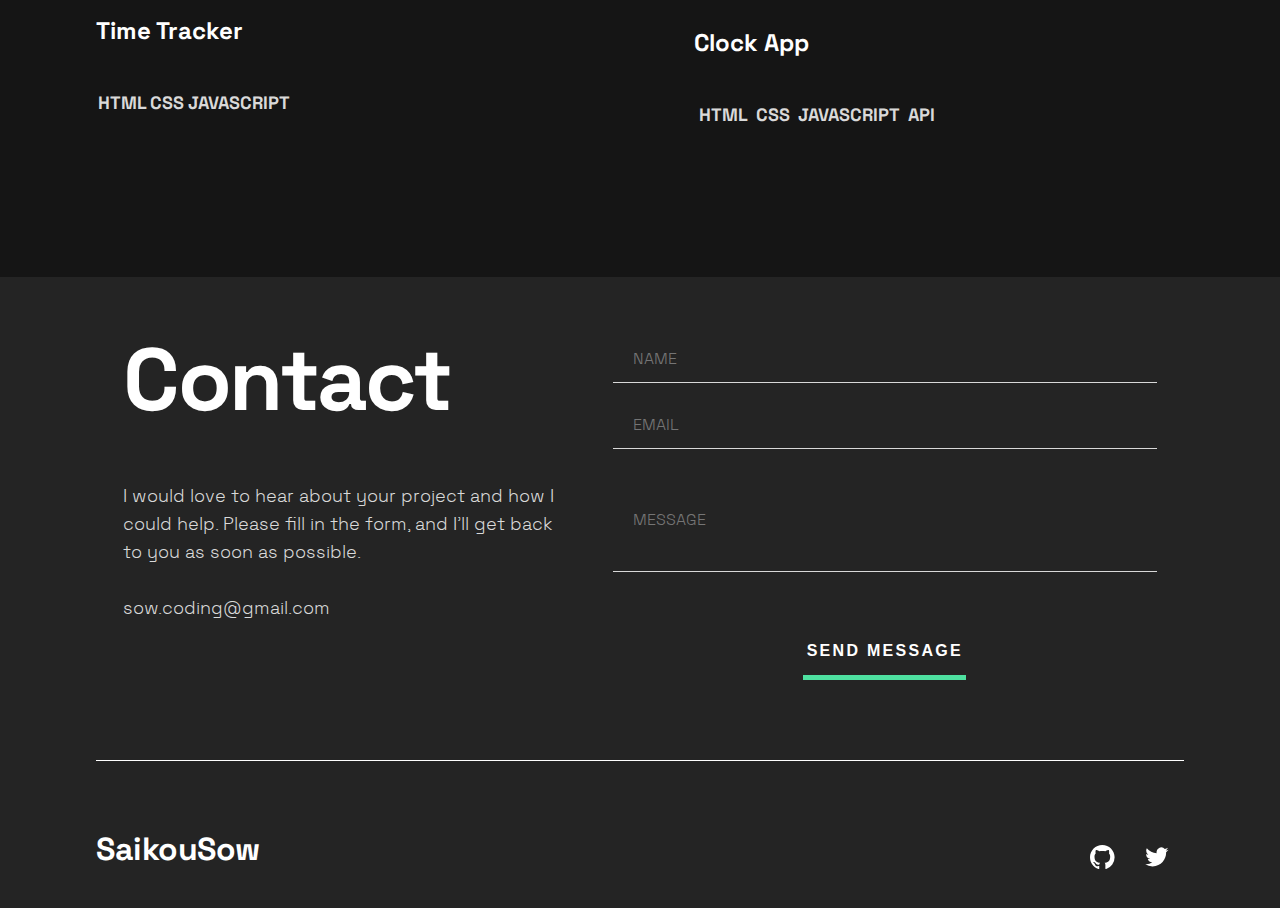
==== commit 8642f06f: "Little modification" ====
--- a/index.html
+++ b/index.html
@@ -69,7 +69,7 @@
         </div>
         <div class="5">
           <h1>React</h1>
-          <p>+/- 1 year experience</p>
+          <p>2 year experience</p>
         </div>
         <div class="6">
           <h1>Sass</h1>
--- a/src/style.css
+++ b/src/style.css
@@ -96,6 +96,7 @@
   height: 100%;
   z-index: -2;
   margin-top: 25px;
+  border-radius: 30px;
 }
 
 .contactme {
